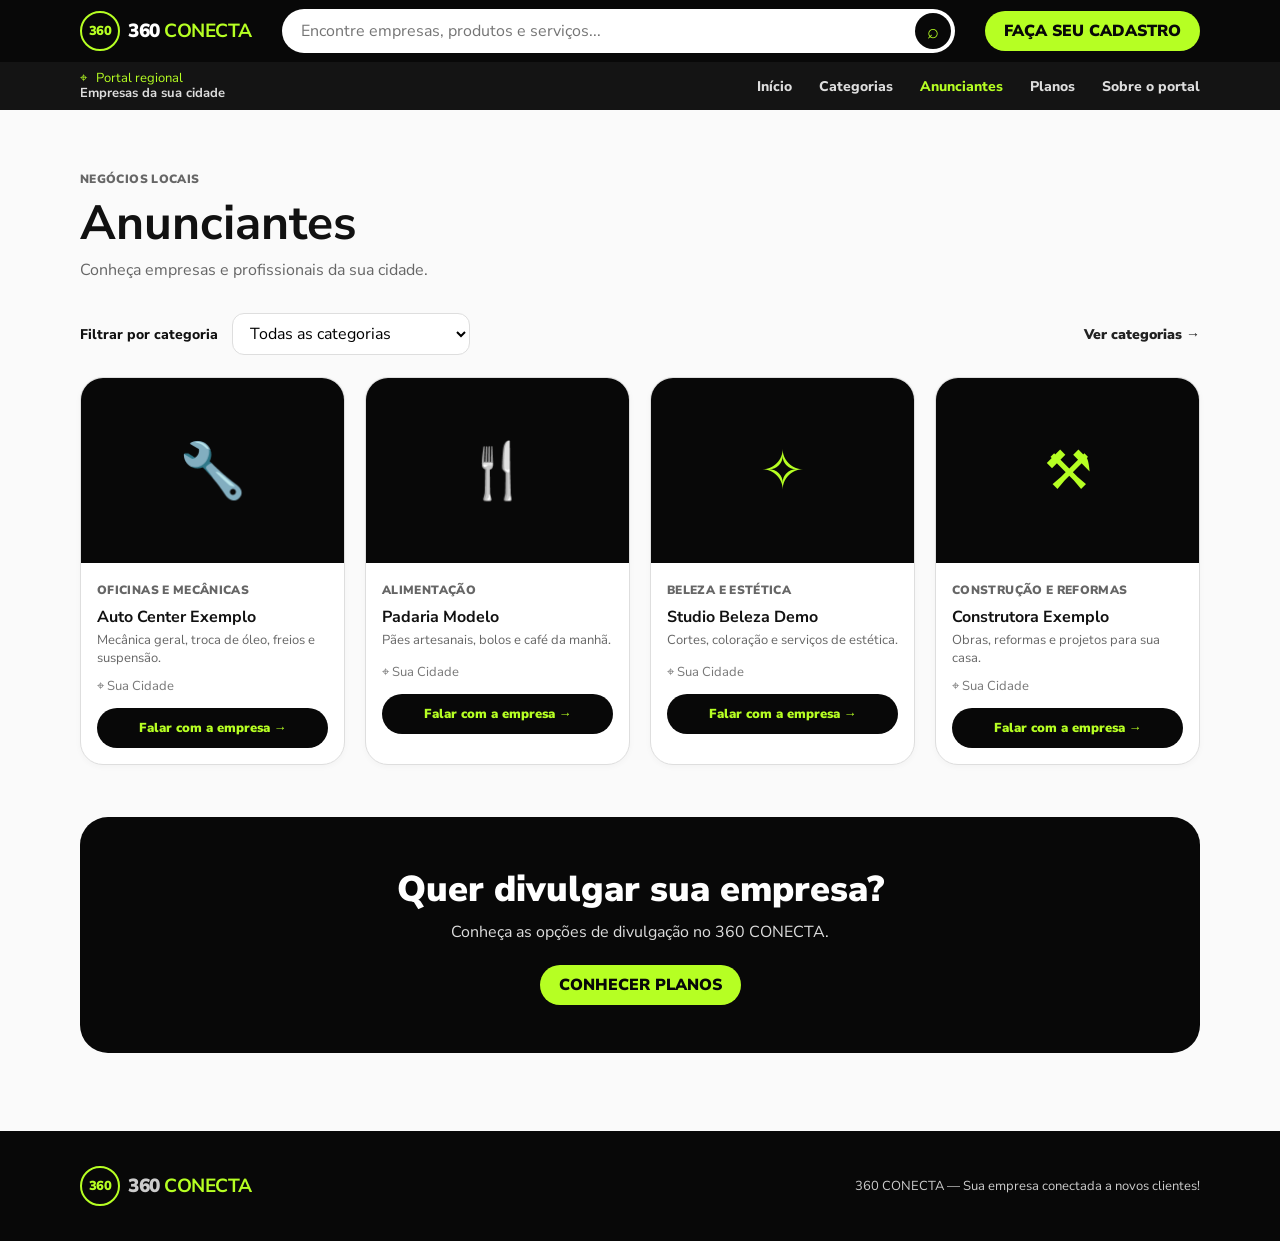
==== anunciantes.html @ 5c227820 "Split 360 CONECTA static site into editable pages" ====
<!doctype html>
<html lang="pt-BR"><head><meta charset="utf-8"><meta name="viewport" content="width=device-width, initial-scale=1"><meta name="theme-color" content="#080808"><title>Anunciantes — 360 CONECTA</title><link rel="preconnect" href="https://fonts.googleapis.com"><link rel="preconnect" href="https://fonts.gstatic.com" crossorigin><link href="https://fonts.googleapis.com/css2?family=Nunito+Sans:wght@400;600;700;800;900&display=swap" rel="stylesheet"><link rel="stylesheet" href="styles.css"></head>
<body><header class="site-header"><div class="topbar"><div class="wrap topbar-inner"><a class="logo" href="index.html"><span class="logo-mark">360</span><span>360 <strong>CONECTA</strong></span></a><form class="search-form"><input name="q" type="search" placeholder="Encontre empresas, produtos e serviços..." aria-label="Buscar empresas"><button aria-label="Buscar">⌕</button></form><a class="button button-green" href="planos.html#anunciar">FAÇA SEU CADASTRO</a></div></div><nav class="nav-bar"><div class="wrap nav-inner"><div class="location">⌖ &nbsp; Portal regional <b>Empresas da sua cidade</b></div><div class="nav-links"><a href="index.html">Início</a><a href="categorias.html">Categorias</a><a class="active" href="anunciantes.html">Anunciantes</a><a href="planos.html">Planos</a><a href="sobre.html">Sobre o portal</a></div></div></nav></header>
<main class="wrap page-main"><header class="page-heading"><span class="eyebrow">NEGÓCIOS LOCAIS</span><h1>Anunciantes</h1><p>Conheça empresas e profissionais da sua cidade.</p></header><div class="filter-row"><label for="categoryFilter">Filtrar por categoria</label><select id="categoryFilter"><option value="">Todas as categorias</option><option>Oficinas e Mecânicas</option><option>Alimentação</option><option>Beleza e Estética</option><option>Construção e Reformas</option></select><a class="text-link" href="categorias.html">Ver categorias →</a></div><div class="company-grid directory-grid" id="companyList">
<article class="company-card" data-category="Oficinas e Mecânicas"><div class="company-art">🔧</div><div class="company-info"><span class="eyebrow">Oficinas e Mecânicas</span><h3>Auto Center Exemplo</h3><p>Mecânica geral, troca de óleo, freios e suspensão.</p><span class="city">⌖ Sua Cidade</span><a class="button button-dark whatsapp-link" href="#">Falar com a empresa →</a></div></article>
<article class="company-card" data-category="Alimentação"><div class="company-art">🍴</div><div class="company-info"><span class="eyebrow">Alimentação</span><h3>Padaria Modelo</h3><p>Pães artesanais, bolos e café da manhã.</p><span class="city">⌖ Sua Cidade</span><a class="button button-dark whatsapp-link" href="#">Falar com a empresa →</a></div></article>
<article class="company-card" data-category="Beleza e Estética"><div class="company-art">✧</div><div class="company-info"><span class="eyebrow">Beleza e Estética</span><h3>Studio Beleza Demo</h3><p>Cortes, coloração e serviços de estética.</p><span class="city">⌖ Sua Cidade</span><a class="button button-dark whatsapp-link" href="#">Falar com a empresa →</a></div></article>
<article class="company-card" data-category="Construção e Reformas"><div class="company-art">⚒</div><div class="company-info"><span class="eyebrow">Construção e Reformas</span><h3>Construtora Exemplo</h3><p>Obras, reformas e projetos para sua casa.</p><span class="city">⌖ Sua Cidade</span><a class="button button-dark whatsapp-link" href="#">Falar com a empresa →</a></div></article>
</div><p class="empty-state" hidden>Nenhuma empresa encontrada nesta categoria.</p><section class="callout"><h2>Quer divulgar sua empresa?</h2><p>Conheça as opções de divulgação no 360 CONECTA.</p><a class="button button-green" href="planos.html">CONHECER PLANOS</a></section></main><footer class="site-footer"><div class="wrap footer-inner"><a class="logo" href="index.html"><span class="logo-mark">360</span><span>360 <strong>CONECTA</strong></span></a><p>360 CONECTA — Sua empresa conectada a novos clientes!</p></div></footer><script src="script.js"></script></body></html>
---- styles.css ----
:root{--green:#b6ff23;--black:#080808;--ink:#111;--muted:#666;--line:#dedede;--paper:#fafafa;--max:1120px}*{box-sizing:border-box}html{scroll-behavior:smooth}body{margin:0;background:var(--paper);color:var(--ink);font-family:"Nunito Sans",Arial,sans-serif}a{color:inherit;text-decoration:none}button,input,select{font:inherit}button{cursor:pointer}.wrap{width:min(calc(100% - 36px),var(--max));margin-inline:auto}.topbar{background:var(--black);color:#fff}.topbar-inner{min-height:62px;display:flex;align-items:center;gap:30px}.logo{display:inline-flex;align-items:center;gap:8px;white-space:nowrap;font-size:19px;font-weight:900;letter-spacing:-.5px}.logo strong{color:var(--green)}.logo-mark{width:40px;height:40px;display:grid;place-items:center;border:2px solid var(--green);border-radius:50%;color:var(--green);font-size:13px}.search-form{height:44px;display:flex;flex:1;padding:4px;border-radius:30px;background:#fff}.search-form input{width:100%;min-width:0;padding:0 15px;border:0;outline:0;border-radius:30px}.search-form button{width:36px;height:36px;flex:0 0 36px;border:0;border-radius:50%;background:var(--black);color:var(--green);font-size:20px}.button{min-height:40px;padding:0 19px;display:inline-flex;align-items:center;justify-content:center;gap:8px;border:0;border-radius:30px;font-weight:900;text-align:center;transition:transform .18s,box-shadow .18s}.button:hover{transform:translateY(-2px)}.button-green{background:var(--green);color:#080808}.button-green:hover{box-shadow:0 8px 22px #b6ff2350}.button-dark{width:100%;background:var(--black);color:var(--green);font-size:13px}.button-dark:hover{background:var(--green);color:var(--black)}.nav-bar{background:#141414;color:#ddd}.nav-inner{min-height:48px;display:flex;align-items:center;justify-content:space-between;gap:20px}.location{color:var(--green);font-size:13px;line-height:1.15}.location b{display:block;color:#ddd}.nav-links{display:flex;align-items:center;gap:27px}.nav-links a{padding:14px 0;font-size:14px;font-weight:800}.nav-links a:hover,.nav-links a.active{color:var(--green)}.page-main{padding:32px 0 78px}.hero{position:relative;min-height:416px;display:flex;align-items:center;overflow:hidden;border-radius:28px;background:#111;color:#fff;box-shadow:0 12px 28px #00000014}.hero-images{position:absolute;inset:0;display:grid;grid-template-columns:repeat(4,1fr)}.hero-images div{background-size:cover;background-position:center;filter:brightness(.67)}.hero-images div:nth-child(1){background-image:url('https://images.unsplash.com/photo-1556740758-90de374c12ad?auto=format&fit=crop&w=800&q=85')}.hero-images div:nth-child(2){background-image:url('https://images.unsplash.com/photo-1509440159596-0249088772ff?auto=format&fit=crop&w=800&q=85')}.hero-images div:nth-child(3){background-image:url('https://images.unsplash.com/photo-1559339352-11d035aa65de?auto=format&fit=crop&w=800&q=85')}.hero-images div:nth-child(4){background-image:url('https://images.unsplash.com/photo-1504307651254-35680f356dfd?auto=format&fit=crop&w=800&q=85')}.hero:after{position:absolute;inset:0;content:"";background:linear-gradient(90deg,#050505e8 0%,#050505a8 39%,#05050508 100%)}.hero-copy{position:relative;z-index:1;width:min(540px,92%);padding:48px}.pill{display:inline-block;padding:5px 13px;border-radius:30px;background:var(--green);color:#080808;font-size:12px;font-weight:900}.hero h1{margin:16px 0 10px;font-size:clamp(34px,5vw,46px);line-height:1.08;font-weight:900}.hero p{margin:0;font-size:15px}.hero-indicator{position:absolute;z-index:2;bottom:17px;left:50%;width:30px;height:8px;border-radius:20px;background:var(--green)}.section{margin-top:48px}.section-heading{display:flex;align-items:end;justify-content:space-between;gap:15px;margin-bottom:20px}.section-heading h2{margin:0 0 3px;font-size:25px;font-weight:900}.section-heading p{margin:0;color:var(--muted);font-size:14px}.text-link{color:#222;font-size:14px;font-weight:900}.text-link:hover{color:#73a900}.category-grid{display:grid;grid-template-columns:repeat(5,1fr);gap:12px}.category-card{min-height:74px;padding:11px 14px;display:flex;align-items:center;gap:11px;border:1px solid var(--line);border-radius:23px;background:#fff;font-size:13px;font-weight:800;transition:border-color .18s,transform .18s}.category-card:hover{border-color:var(--green);transform:translateY(-2px)}.icon{width:40px;height:40px;flex:0 0 40px;display:grid;place-items:center;border-radius:50%;background:var(--black);color:var(--green);font-size:19px}.category-grid-large{margin-top:28px}.category-grid-large .category-card{position:relative;min-height:86px}.arrow{margin-left:auto;color:#75a900;font-size:18px}.company-grid{display:grid;grid-template-columns:repeat(4,1fr);gap:20px}.company-card{overflow:hidden;border:1px solid var(--line);border-radius:23px;background:#fff;box-shadow:0 2px 6px #00000008}.company-art{height:185px;display:grid;place-items:center;background:var(--black);color:var(--green);font-size:54px}.company-info{padding:15px 16px 16px}.eyebrow{color:#666;font-size:12px;font-weight:900;text-transform:uppercase;letter-spacing:.03em}.company-info h3{margin:6px 0 3px;font-size:16px}.company-info p{min-height:22px;margin:0 0 10px;color:var(--muted);font-size:13px}.city{display:block;margin-bottom:13px;color:#777;font-size:13px}.ad-grid{display:grid;grid-template-columns:repeat(3,1fr);gap:16px;margin-top:48px}.ad-box{min-height:158px;display:grid;align-content:center;justify-items:center;border:2px dashed var(--green);border-radius:26px;background:var(--black);color:#fff}.ad-box span{color:var(--green);font-size:12px;font-weight:900}.ad-box strong{margin-top:6px;font-size:18px}.page-heading{max-width:760px;padding:25px 0 18px}.page-heading h1{margin:8px 0;font-size:clamp(34px,5vw,48px);line-height:1.1}.page-heading p{margin:0;color:var(--muted);font-size:16px;line-height:1.6}.filter-row{display:flex;align-items:center;gap:14px;margin:12px 0 22px}.filter-row label{font-size:14px;font-weight:800}.filter-row select{min-height:42px;padding:0 35px 0 13px;border:1px solid var(--line);border-radius:12px;background:white}.filter-row .text-link{margin-left:auto}.directory-grid{margin-top:20px}.empty-state{padding:22px 0;color:var(--muted)}.plans{display:grid;grid-template-columns:repeat(3,1fr);gap:18px;margin-top:25px}.plan{padding:26px 24px;border:1px solid var(--line);border-radius:28px;background:#fff}.plan.featured{border-color:var(--black);background:var(--black);color:#fff;box-shadow:0 12px 28px #b6ff2330}.plan h2{margin:0 0 5px;font-size:22px}.plan p{margin:0 0 17px;color:var(--muted);font-size:14px}.plan.featured p{color:#ddd}.plan ul{min-height:90px;margin:0 0 20px;padding:0;list-style:none}.plan li{margin:9px 0;font-size:14px}.plan li:before{content:"✓";margin-right:10px;color:#8dd900;font-weight:900}.plan .pill{margin-bottom:13px}.plan.featured h2{margin-top:0}.callout{margin-top:52px;padding:48px 24px;border-radius:28px;background:var(--black);color:#fff;text-align:center}.callout h2{margin:0 0 7px;font-size:clamp(27px,4vw,36px);font-weight:900}.callout h2 span{color:var(--green)}.callout p{margin:0 0 22px;color:#ddd}.about-panel{display:grid;grid-template-columns:240px 1fr;gap:35px;align-items:center;margin-top:18px;padding:34px;border:1px solid var(--line);border-radius:28px;background:#fff}.about-symbol{min-height:220px;display:grid;place-items:center;border-radius:22px;background:var(--black);color:var(--green);font-size:58px;font-weight:900}.about-panel h2{margin:0 0 12px;font-size:26px}.about-panel p{color:var(--muted);line-height:1.7}.site-footer{background:var(--black);color:#ccc}.footer-inner{min-height:110px;display:flex;align-items:center;justify-content:space-between;gap:20px}.footer-inner p{margin:0;font-size:13px}[hidden]{display:none!important}@media(max-width:850px){.topbar-inner{flex-wrap:wrap;gap:12px;padding:10px 0}.search-form{order:3;flex-basis:100%}.nav-inner{align-items:flex-start;flex-direction:column;padding:12px 0}.nav-links{width:100%;gap:20px;overflow-x:auto}.nav-links a{white-space:nowrap}.category-grid{grid-template-columns:repeat(3,1fr)}.company-grid{grid-template-columns:repeat(2,1fr)}.about-panel{grid-template-columns:180px 1fr;gap:22px}}@media(max-width:560px){.wrap{width:min(calc(100% - 28px),var(--max))}.topbar-inner>.button{margin-left:auto;padding:0 13px;font-size:11px}.hero{min-height:360px;border-radius:22px}.hero-images{grid-template-columns:repeat(2,1fr)}.hero-images div:nth-child(n+3){display:none}.hero-copy{padding:27px}.category-grid{grid-template-columns:repeat(2,1fr);gap:8px}.category-card{padding:9px;gap:8px;font-size:12px}.icon{width:34px;height:34px;flex-basis:34px}.company-grid,.ad-grid,.plans{grid-template-columns:1fr}.plan ul{min-height:auto}.about-panel{grid-template-columns:1fr;padding:20px}.about-symbol{min-height:150px}.filter-row{align-items:flex-start;flex-direction:column}.filter-row .text-link{margin-left:0}.footer-inner{align-items:flex-start;flex-direction:column;justify-content:center;padding:20px 0}}
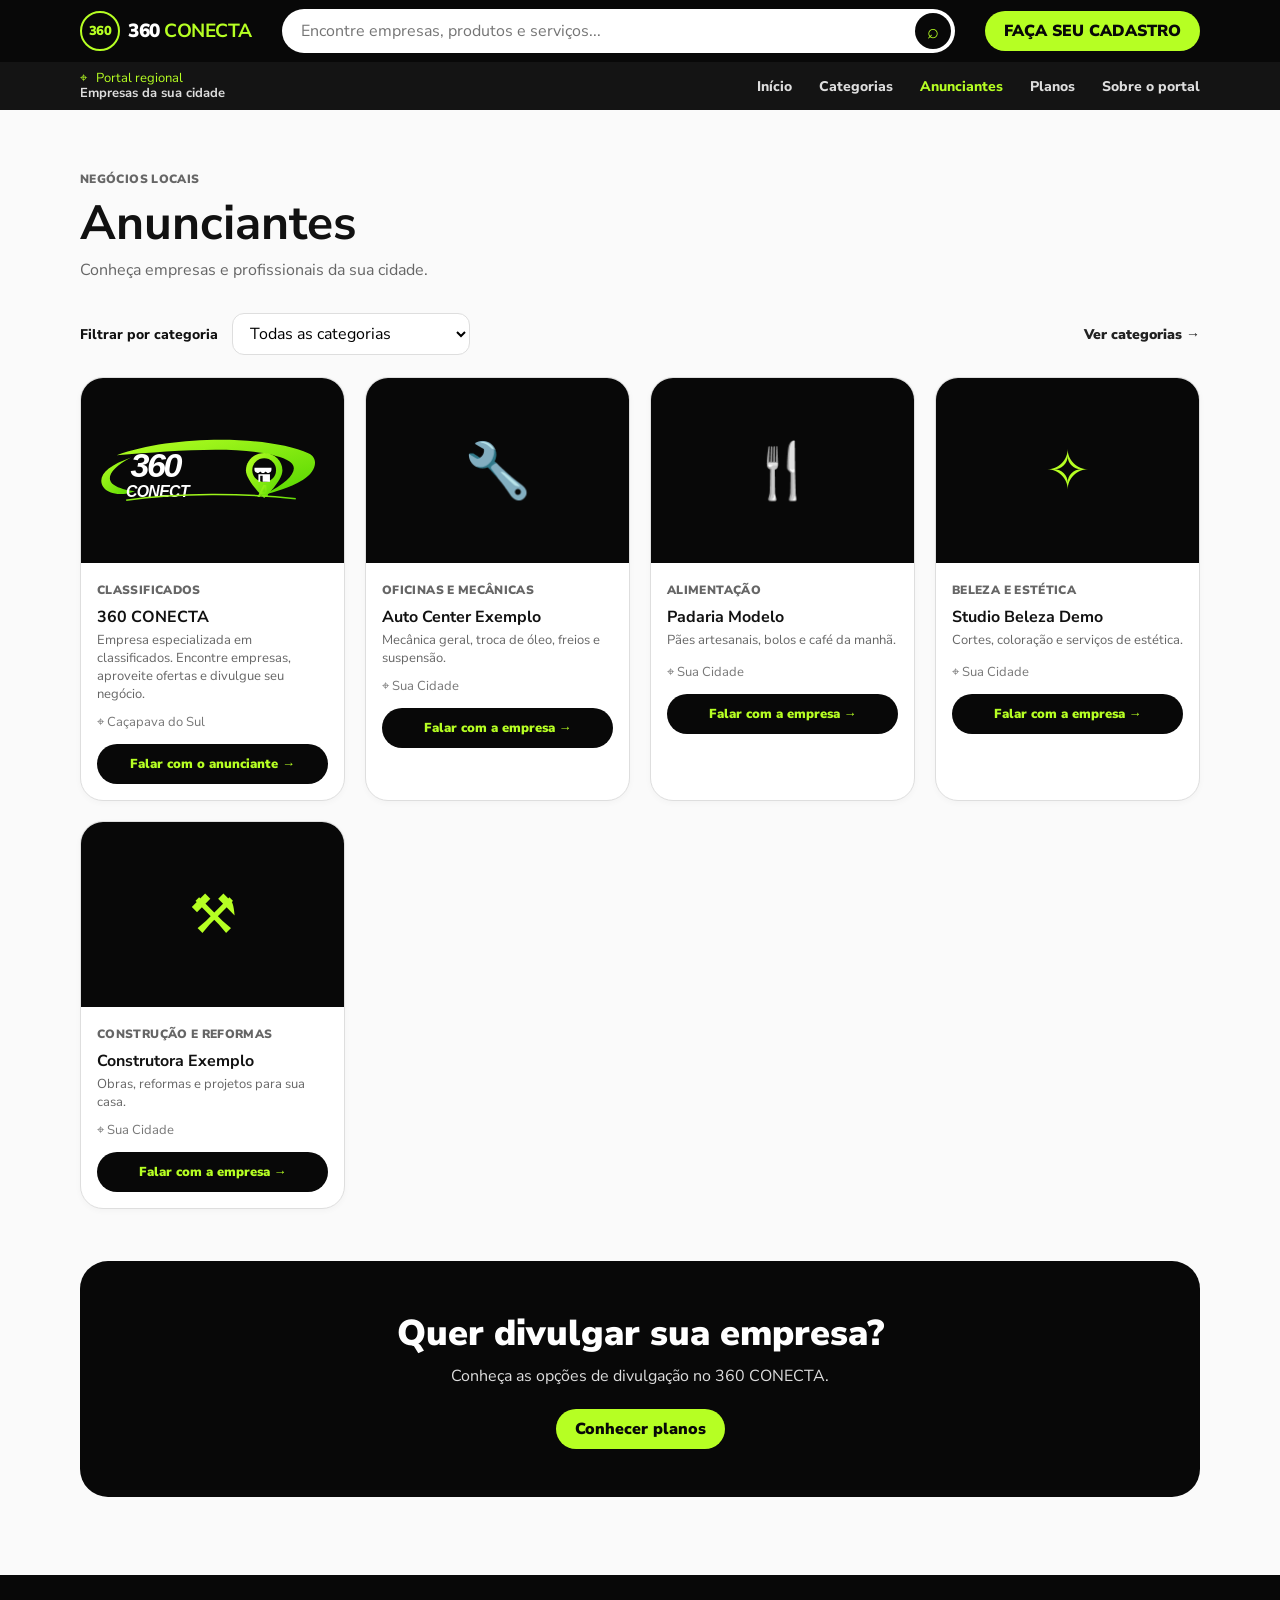
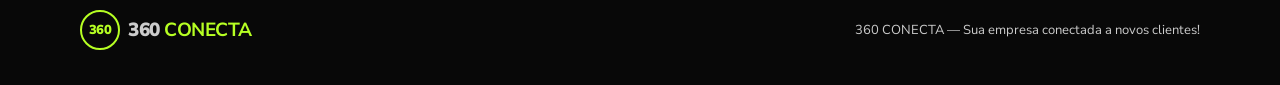
==== commit 9b2b4bce: "List 360 CONECTA as an advertiser and keep site logo unchanged" ====
--- a/anunciantes.html
+++ b/anunciantes.html
@@ -1,9 +1,10 @@
 <!doctype html>
 <html lang="pt-BR"><head><meta charset="utf-8"><meta name="viewport" content="width=device-width, initial-scale=1"><meta name="theme-color" content="#080808"><title>Anunciantes — 360 CONECTA</title><link rel="preconnect" href="https://fonts.googleapis.com"><link rel="preconnect" href="https://fonts.gstatic.com" crossorigin><link href="https://fonts.googleapis.com/css2?family=Nunito+Sans:wght@400;600;700;800;900&display=swap" rel="stylesheet"><link rel="stylesheet" href="styles.css"></head>
 <body><header class="site-header"><div class="topbar"><div class="wrap topbar-inner"><a class="logo" href="index.html"><span class="logo-mark">360</span><span>360 <strong>CONECTA</strong></span></a><form class="search-form"><input name="q" type="search" placeholder="Encontre empresas, produtos e serviços..." aria-label="Buscar empresas"><button aria-label="Buscar">⌕</button></form><a class="button button-green" href="planos.html#anunciar">FAÇA SEU CADASTRO</a></div></div><nav class="nav-bar"><div class="wrap nav-inner"><div class="location">⌖ &nbsp; Portal regional <b>Empresas da sua cidade</b></div><div class="nav-links"><a href="index.html">Início</a><a href="categorias.html">Categorias</a><a class="active" href="anunciantes.html">Anunciantes</a><a href="planos.html">Planos</a><a href="sobre.html">Sobre o portal</a></div></div></nav></header>
-<main class="wrap page-main"><header class="page-heading"><span class="eyebrow">NEGÓCIOS LOCAIS</span><h1>Anunciantes</h1><p>Conheça empresas e profissionais da sua cidade.</p></header><div class="filter-row"><label for="categoryFilter">Filtrar por categoria</label><select id="categoryFilter"><option value="">Todas as categorias</option><option>Oficinas e Mecânicas</option><option>Alimentação</option><option>Beleza e Estética</option><option>Construção e Reformas</option></select><a class="text-link" href="categorias.html">Ver categorias →</a></div><div class="company-grid directory-grid" id="companyList">
+<main class="wrap page-main"><header class="page-heading"><span class="eyebrow">NEGÓCIOS LOCAIS</span><h1>Anunciantes</h1><p>Conheça empresas e profissionais da sua cidade.</p></header><div class="filter-row"><label for="categoryFilter">Filtrar por categoria</label><select id="categoryFilter"><option value="">Todas as categorias</option><option>Classificados</option><option>Oficinas e Mecânicas</option><option>Alimentação</option><option>Beleza e Estética</option><option>Construção e Reformas</option></select><a class="text-link" href="categorias.html">Ver categorias →</a></div><div class="company-grid directory-grid" id="companyList">
+<article class="company-card" data-category="Classificados"><div class="company-art" style="padding:16px"><img src="logo.svg" alt="Logo 360 CONECTA" style="display:block;width:100%;height:100%;object-fit:contain"></div><div class="company-info"><span class="eyebrow">Classificados</span><h3>360 CONECTA</h3><p>Empresa especializada em classificados. Encontre empresas, aproveite ofertas e divulgue seu negócio.</p><span class="city">⌖ Caçapava do Sul</span><a class="button button-dark whatsapp-link" href="#">Falar com o anunciante →</a></div></article>
 <article class="company-card" data-category="Oficinas e Mecânicas"><div class="company-art">🔧</div><div class="company-info"><span class="eyebrow">Oficinas e Mecânicas</span><h3>Auto Center Exemplo</h3><p>Mecânica geral, troca de óleo, freios e suspensão.</p><span class="city">⌖ Sua Cidade</span><a class="button button-dark whatsapp-link" href="#">Falar com a empresa →</a></div></article>
 <article class="company-card" data-category="Alimentação"><div class="company-art">🍴</div><div class="company-info"><span class="eyebrow">Alimentação</span><h3>Padaria Modelo</h3><p>Pães artesanais, bolos e café da manhã.</p><span class="city">⌖ Sua Cidade</span><a class="button button-dark whatsapp-link" href="#">Falar com a empresa →</a></div></article>
 <article class="company-card" data-category="Beleza e Estética"><div class="company-art">✧</div><div class="company-info"><span class="eyebrow">Beleza e Estética</span><h3>Studio Beleza Demo</h3><p>Cortes, coloração e serviços de estética.</p><span class="city">⌖ Sua Cidade</span><a class="button button-dark whatsapp-link" href="#">Falar com a empresa →</a></div></article>
 <article class="company-card" data-category="Construção e Reformas"><div class="company-art">⚒</div><div class="company-info"><span class="eyebrow">Construção e Reformas</span><h3>Construtora Exemplo</h3><p>Obras, reformas e projetos para sua casa.</p><span class="city">⌖ Sua Cidade</span><a class="button button-dark whatsapp-link" href="#">Falar com a empresa →</a></div></article>
-</div><p class="empty-state" hidden>Nenhuma empresa encontrada nesta categoria.</p><section class="callout"><h2>Quer divulgar sua empresa?</h2><p>Conheça as opções de divulgação no 360 CONECTA.</p><a class="button button-green" href="planos.html">CONHECER PLANOS</a></section></main><footer class="site-footer"><div class="wrap footer-inner"><a class="logo" href="index.html"><span class="logo-mark">360</span><span>360 <strong>CONECTA</strong></span></a><p>360 CONECTA — Sua empresa conectada a novos clientes!</p></div></footer><script src="script.js"></script></body></html>
+</div><p class="empty-state" hidden>Nenhuma empresa encontrada nesta categoria.</p><section class="callout"><h2>Quer divulgar sua empresa?</h2><p>Conheça as opções de divulgação no 360 CONECTA.</p><a class="button button-green" href="planos.html">Conhecer planos</a></section></main><footer class="site-footer"><div class="wrap footer-inner"><a class="logo" href="index.html"><span class="logo-mark">360</span><span>360 <strong>CONECTA</strong></span></a><p>360 CONECTA — Sua empresa conectada a novos clientes!</p></div></footer><script src="script.js"></script></body></html>
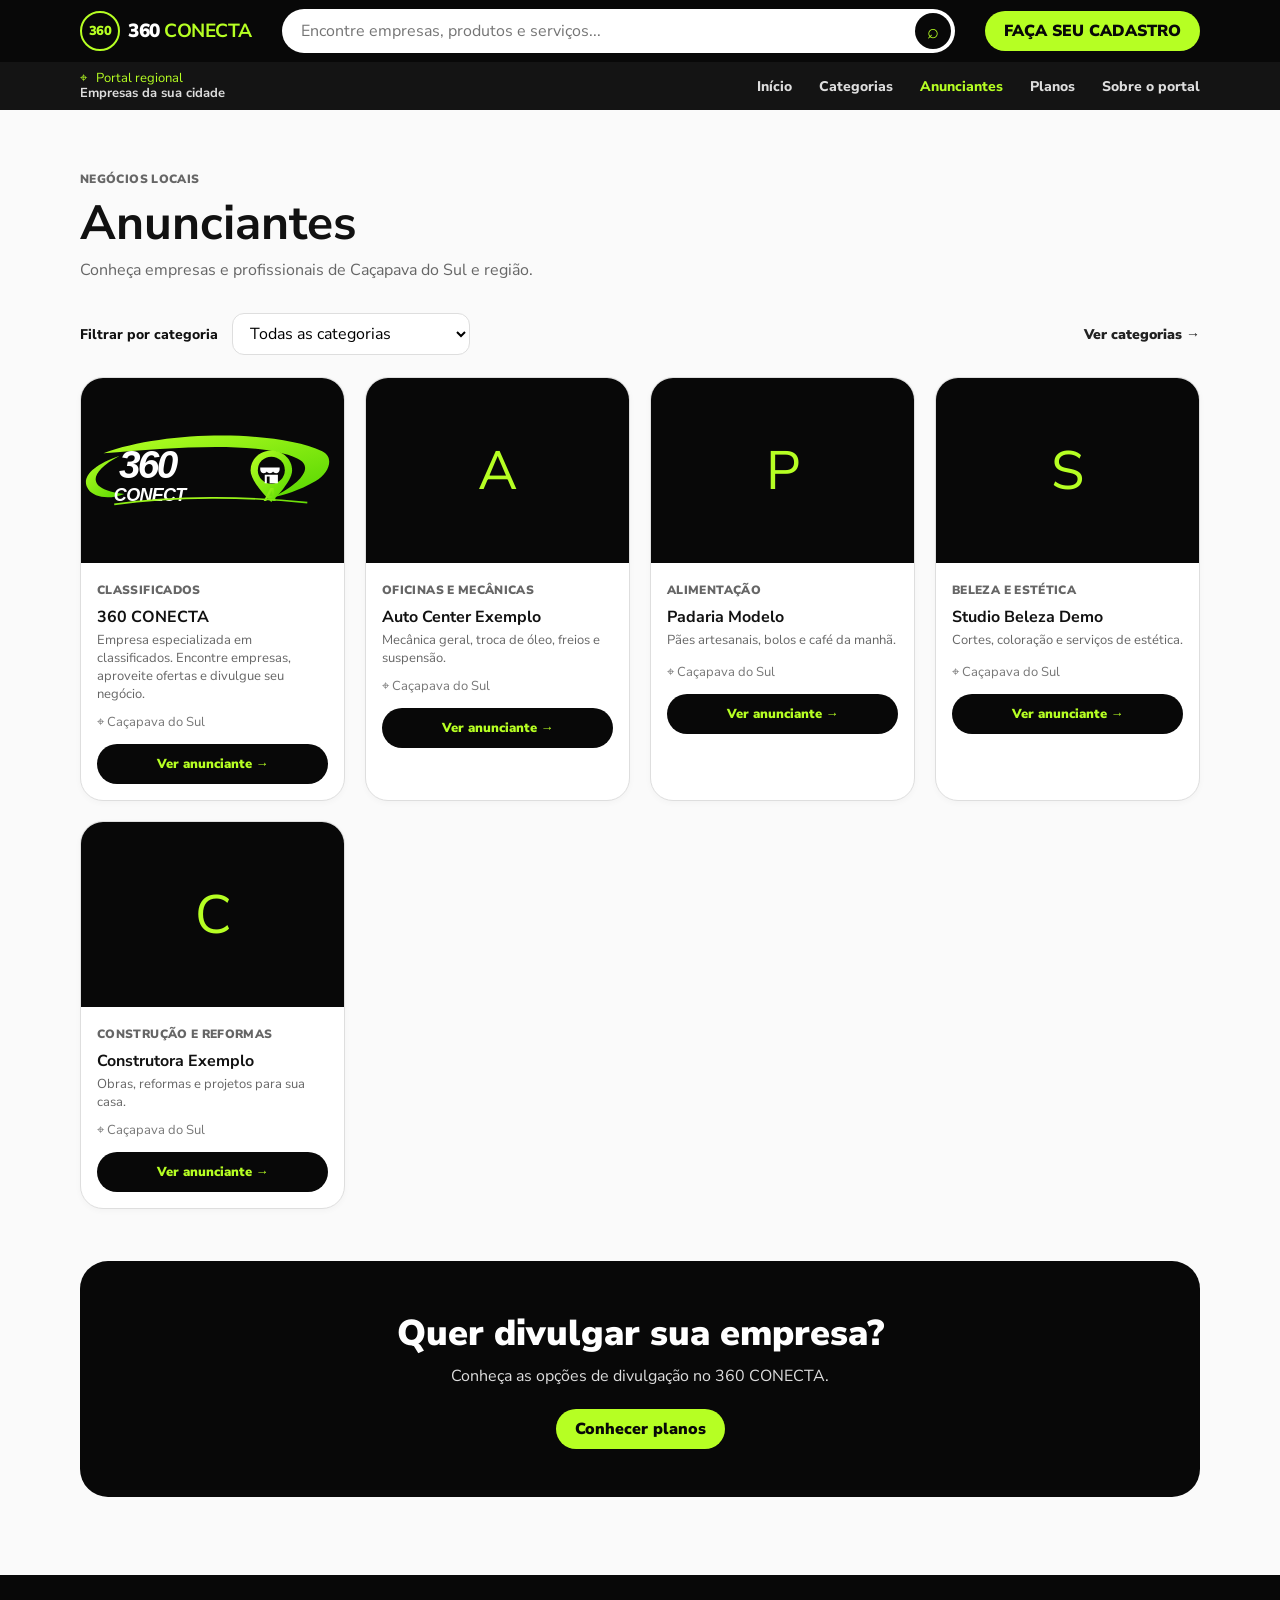
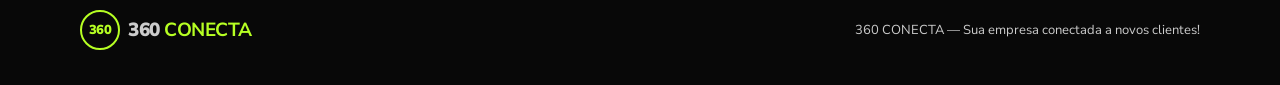
==== commit 97cbc314: "Add data-driven individual advertiser pages with banner and photo gallery" ====
--- a/anunciantes.html
+++ b/anunciantes.html
@@ -1,10 +1,4 @@
 <!doctype html>
-<html lang="pt-BR"><head><meta charset="utf-8"><meta name="viewport" content="width=device-width, initial-scale=1"><meta name="theme-color" content="#080808"><title>Anunciantes — 360 CONECTA</title><link rel="preconnect" href="https://fonts.googleapis.com"><link rel="preconnect" href="https://fonts.gstatic.com" crossorigin><link href="https://fonts.googleapis.com/css2?family=Nunito+Sans:wght@400;600;700;800;900&display=swap" rel="stylesheet"><link rel="stylesheet" href="styles.css"></head>
+<html lang="pt-BR"><head><meta charset="utf-8"><meta name="viewport" content="width=device-width, initial-scale=1"><meta name="theme-color" content="#080808"><meta name="description" content="Conheça empresas e profissionais de Caçapava do Sul e região."><title>Anunciantes — 360 CONECTA</title><link rel="preconnect" href="https://fonts.googleapis.com"><link rel="preconnect" href="https://fonts.gstatic.com" crossorigin><link href="https://fonts.googleapis.com/css2?family=Nunito+Sans:wght@400;600;700;800;900&display=swap" rel="stylesheet"><link rel="stylesheet" href="styles.css"></head>
 <body><header class="site-header"><div class="topbar"><div class="wrap topbar-inner"><a class="logo" href="index.html"><span class="logo-mark">360</span><span>360 <strong>CONECTA</strong></span></a><form class="search-form"><input name="q" type="search" placeholder="Encontre empresas, produtos e serviços..." aria-label="Buscar empresas"><button aria-label="Buscar">⌕</button></form><a class="button button-green" href="planos.html#anunciar">FAÇA SEU CADASTRO</a></div></div><nav class="nav-bar"><div class="wrap nav-inner"><div class="location">⌖ &nbsp; Portal regional <b>Empresas da sua cidade</b></div><div class="nav-links"><a href="index.html">Início</a><a href="categorias.html">Categorias</a><a class="active" href="anunciantes.html">Anunciantes</a><a href="planos.html">Planos</a><a href="sobre.html">Sobre o portal</a></div></div></nav></header>
-<main class="wrap page-main"><header class="page-heading"><span class="eyebrow">NEGÓCIOS LOCAIS</span><h1>Anunciantes</h1><p>Conheça empresas e profissionais da sua cidade.</p></header><div class="filter-row"><label for="categoryFilter">Filtrar por categoria</label><select id="categoryFilter"><option value="">Todas as categorias</option><option>Classificados</option><option>Oficinas e Mecânicas</option><option>Alimentação</option><option>Beleza e Estética</option><option>Construção e Reformas</option></select><a class="text-link" href="categorias.html">Ver categorias →</a></div><div class="company-grid directory-grid" id="companyList">
-<article class="company-card" data-category="Classificados"><div class="company-art" style="padding:16px"><img src="logo.svg" alt="Logo 360 CONECTA" style="display:block;width:100%;height:100%;object-fit:contain"></div><div class="company-info"><span class="eyebrow">Classificados</span><h3>360 CONECTA</h3><p>Empresa especializada em classificados. Encontre empresas, aproveite ofertas e divulgue seu negócio.</p><span class="city">⌖ Caçapava do Sul</span><a class="button button-dark whatsapp-link" href="#">Falar com o anunciante →</a></div></article>
-<article class="company-card" data-category="Oficinas e Mecânicas"><div class="company-art">🔧</div><div class="company-info"><span class="eyebrow">Oficinas e Mecânicas</span><h3>Auto Center Exemplo</h3><p>Mecânica geral, troca de óleo, freios e suspensão.</p><span class="city">⌖ Sua Cidade</span><a class="button button-dark whatsapp-link" href="#">Falar com a empresa →</a></div></article>
-<article class="company-card" data-category="Alimentação"><div class="company-art">🍴</div><div class="company-info"><span class="eyebrow">Alimentação</span><h3>Padaria Modelo</h3><p>Pães artesanais, bolos e café da manhã.</p><span class="city">⌖ Sua Cidade</span><a class="button button-dark whatsapp-link" href="#">Falar com a empresa →</a></div></article>
-<article class="company-card" data-category="Beleza e Estética"><div class="company-art">✧</div><div class="company-info"><span class="eyebrow">Beleza e Estética</span><h3>Studio Beleza Demo</h3><p>Cortes, coloração e serviços de estética.</p><span class="city">⌖ Sua Cidade</span><a class="button button-dark whatsapp-link" href="#">Falar com a empresa →</a></div></article>
-<article class="company-card" data-category="Construção e Reformas"><div class="company-art">⚒</div><div class="company-info"><span class="eyebrow">Construção e Reformas</span><h3>Construtora Exemplo</h3><p>Obras, reformas e projetos para sua casa.</p><span class="city">⌖ Sua Cidade</span><a class="button button-dark whatsapp-link" href="#">Falar com a empresa →</a></div></article>
-</div><p class="empty-state" hidden>Nenhuma empresa encontrada nesta categoria.</p><section class="callout"><h2>Quer divulgar sua empresa?</h2><p>Conheça as opções de divulgação no 360 CONECTA.</p><a class="button button-green" href="planos.html">Conhecer planos</a></section></main><footer class="site-footer"><div class="wrap footer-inner"><a class="logo" href="index.html"><span class="logo-mark">360</span><span>360 <strong>CONECTA</strong></span></a><p>360 CONECTA — Sua empresa conectada a novos clientes!</p></div></footer><script src="script.js"></script></body></html>
+<main class="wrap page-main"><header class="page-heading"><span class="eyebrow">NEGÓCIOS LOCAIS</span><h1>Anunciantes</h1><p>Conheça empresas e profissionais de Caçapava do Sul e região.</p></header><div class="filter-row"><label for="categoryFilter">Filtrar por categoria</label><select id="categoryFilter"><option value="">Todas as categorias</option></select><a class="text-link" href="categorias.html">Ver categorias →</a></div><div class="company-grid directory-grid" id="companyList"></div><p class="empty-state" hidden>Nenhuma empresa encontrada nesta categoria.</p><section class="callout"><h2>Quer divulgar sua empresa?</h2><p>Conheça as opções de divulgação no 360 CONECTA.</p><a class="button button-green" href="planos.html">Conhecer planos</a></section></main><footer class="site-footer"><div class="wrap footer-inner"><a class="logo" href="index.html"><span class="logo-mark">360</span><span>360 <strong>CONECTA</strong></span></a><p>360 CONECTA — Sua empresa conectada a novos clientes!</p></div></footer><script src="advertisers-data.js"></script><script src="advertiser-pages.js"></script><script src="script.js"></script></body></html>
